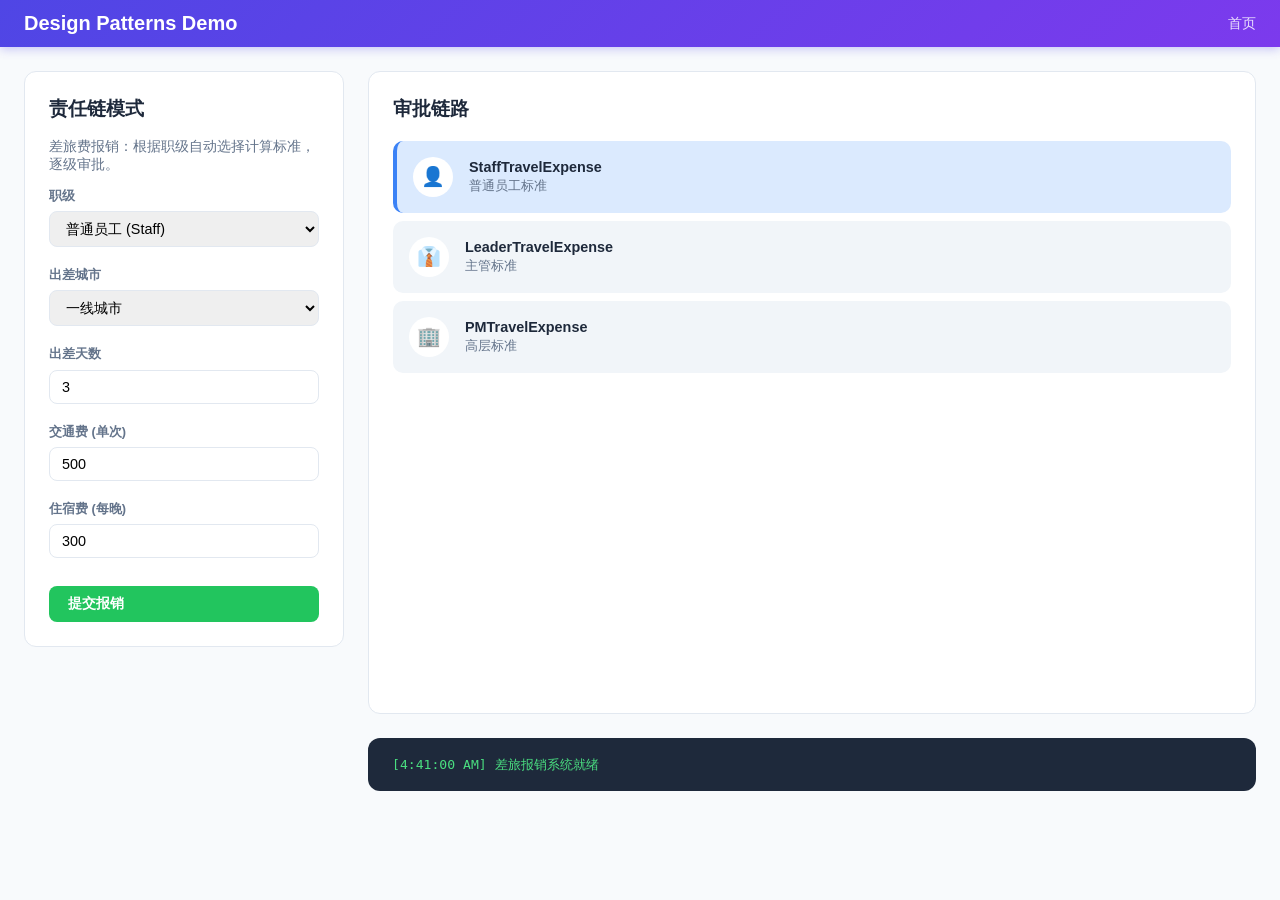
==== docs/chain.html @ 04623e18 "Add interactive design patterns visualization website - 11 patterns with demos for GitHub Pages" ====
<!DOCTYPE html>
<html lang="zh-CN">
<head>
<meta charset="UTF-8">
<meta name="viewport" content="width=device-width, initial-scale=1.0">
<title>责任链模式 - 差旅费报销</title>
<link rel="stylesheet" href="css/style.css">
</head>
<body>
<nav class="navbar" style="display:flex;align-items:center;justify-content:space-between;">
  <a href="index.html" class="brand">Design Patterns Demo</a>
  <div class="nav-links"><a href="index.html">首页</a></div>
</nav>

<div class="page-container">
  <div class="control-panel">
    <h2 style="margin-top:0;font-size:1.2rem;">责任链模式</h2>
    <p style="font-size:0.85rem;color:var(--text-muted);">差旅费报销：根据职级自动选择计算标准，逐级审批。</p>

    <div class="control-group">
      <label>职级</label>
      <select id="post" onchange="updateForm()">
        <option value="普通员工">普通员工 (Staff)</option>
        <option value="主管">主管 (Leader)</option>
        <option value="高层">高层 (PM)</option>
      </select>
    </div>
    <div class="control-group">
      <label>出差城市</label>
      <select id="city">
        <option value="一线城市">一线城市</option>
        <option value="二线城市">二线城市</option>
        <option value="三线城市">三线城市</option>
        <option value="四线城市">四线城市</option>
      </select>
    </div>
    <div class="control-group">
      <label>出差天数</label>
      <input type="number" id="days" value="3" min="1" max="30">
    </div>
    <div class="control-group">
      <label>交通费 (单次)</label>
      <input type="number" id="transport" value="500" min="0" step="50">
    </div>
    <div class="control-group">
      <label>住宿费 (每晚)</label>
      <input type="number" id="hotel" value="300" min="0" step="50">
    </div>
    <button class="btn btn-success" onclick="submitExpense()" style="width:100%;margin-top:0.5rem;">提交报销</button>
  </div>

  <div class="viz-area">
    <div class="viz-main">
      <h3 style="margin-top:0;">审批链路</h3>
      <div id="chainSteps">
        <div class="chain-step" id="step-staff">
          <div class="step-icon">👤</div>
          <div class="step-info"><h4>StaffTravelExpense</h4><p>普通员工标准</p></div>
        </div>
        <div class="chain-step" id="step-leader">
          <div class="step-icon">👔</div>
          <div class="step-info"><h4>LeaderTravelExpense</h4><p>主管标准</p></div>
        </div>
        <div class="chain-step" id="step-pm">
          <div class="step-icon">🏢</div>
          <div class="step-info"><h4>PMTravelExpense</h4><p>高层标准</p></div>
        </div>
      </div>
      <div id="resultArea" style="margin-top:1.5rem;display:none;">
        <h4 style="font-size:0.95rem;">计算结果</h4>
        <div id="resultDetail"></div>
      </div>
    </div>
    <div class="log-panel" id="logPanel"></div>
  </div>
</div>

<script src="js/common.js"></script>
<script>
const standards = {
  '普通员工': { '一线城市':270, '二线城市':230, '三线城市':200, '四线城市':150, returnPct:0.5, allowancePct:0.7 },
  '主管': { '一线城市':350, '二线城市':300, '三线城市':250, '四线城市':150, returnPct:0.4, allowancePct:0.5 },
  '高层': { '一线城市':700, '二线城市':600, '三线城市':500, '四线城市':400, returnPct:0.2, allowancePct:0.3 }
};
const dailyAllowance = { '一线城市':90, '二线城市':70, '三线城市':60, '四线城市':60 };

function updateForm() {
  document.querySelectorAll('.chain-step').forEach(s => s.className = 'chain-step');
  const post = document.getElementById('post').value;
  const stepMap = { '普通员工':'step-staff', '主管':'step-leader', '高层':'step-pm' };
  document.getElementById(stepMap[post]).classList.add('processing');
}

async function submitExpense() {
  clearLog();
  const post = document.getElementById('post').value;
  const city = document.getElementById('city').value;
  const days = parseInt(document.getElementById('days').value);
  const transport = parseFloat(document.getElementById('transport').value);
  const hotel = parseFloat(document.getElementById('hotel').value);
  const std = standards[post];

  document.querySelectorAll('.chain-step').forEach(s => s.className = 'chain-step');
  const resultArea = document.getElementById('resultArea');
  resultArea.style.display = 'none';

  log(`TravelExpense.getInstance("${post}")`, 'highlight');
  log(`  → 创建 ${post}TravelExpense 实例`);

  const chain = ['step-staff', 'step-leader', 'step-pm'];
  const postMap = { '普通员工':'step-staff', '主管':'step-leader', '高层':'step-pm' };
  const postOrder = ['step-staff', 'step-leader', 'step-pm'];
  const targetIdx = postOrder.indexOf(postMap[post]);

  for (let i = 0; i <= targetIdx; i++) {
    document.getElementById(chain[i]).classList.add('processing');
    log(`  → 传递到 ${chain[i].replace('step-','')}...`, 'highlight');
    await new Promise(r => setTimeout(r, 600));
    document.getElementById(chain[i]).classList.remove('processing');
    document.getElementById(chain[i]).classList.add(i === targetIdx ? 'approved' : '');
  }

  log(`  → ${post} 审批通过，开始计算费用`, 'success');

  const hotelStd = std[city];
  const dailyAllow = dailyAllowance[city];
  const transportCost = transport;
  const dailyTotal = dailyAllow * days;
  const hotelCost = hotel * days;
  const diffPerDay = hotel - hotelStd;
  let hotelDiff = 0;
  if (diffPerDay > 0) {
    hotelDiff = -(diffPerDay * std.returnPct * days);
    log(`  → 住宿超标: 每晚超 ¥${diffPerDay}，自付 ${(std.returnPct*100)}%`);
  } else if (diffPerDay < 0) {
    hotelDiff = (-diffPerDay) * std.allowancePct * days;
    log(`  → 住宿节省: 每晚省 ¥${-diffPerDay}，补贴 ${(std.allowancePct*100)}%`);
  } else {
    log(`  → 住宿恰好达标`);
  }

  const total = transportCost + dailyTotal + hotelCost + hotelDiff;

  resultArea.style.display = 'block';
  document.getElementById('resultDetail').innerHTML = `
    <div class="status-card">
      <div class="detail">交通费: ¥${fmt(transportCost)}</div>
      <div class="detail">日补贴: ¥${dailyAllow} × ${days}天 = ¥${fmt(dailyTotal)}</div>
      <div class="detail">住宿费: ¥${hotel} × ${days}晚 = ¥${fmt(hotelCost)}</div>
      <div class="detail">住宿差额: ¥${fmt(hotelDiff)} (标准¥${hotelStd}/晚)</div>
      <div style="margin-top:0.5rem;padding-top:0.5rem;border-top:1px solid var(--border);font-weight:700;color:var(--primary);font-size:1.1rem;">
        报销总额: ¥${fmt(total)}
      </div>
    </div>`;
  log(`  → compute() = ¥${fmt(total)}`, 'success');
}

updateForm();
log('差旅报销系统就绪', 'success');
</script>
</body>
</html>
---- docs/css/style.css ----
:root {
  --primary: #4f46e5;
  --primary-light: #818cf8;
  --bg: #f8fafc;
  --card-bg: #ffffff;
  --text: #1e293b;
  --text-muted: #64748b;
  --border: #e2e8f0;
  --success: #22c55e;
  --warning: #f59e0b;
  --danger: #ef4444;
  --info: #3b82f6;
}

* { box-sizing: border-box; }

body {
  font-family: -apple-system, BlinkMacSystemFont, 'Segoe UI', Roboto, sans-serif;
  background: var(--bg);
  color: var(--text);
  margin: 0;
}

/* Navbar */
.navbar {
  background: linear-gradient(135deg, var(--primary), #7c3aed);
  padding: 0.75rem 1.5rem;
  box-shadow: 0 2px 10px rgba(79,70,229,0.3);
}
.navbar .brand {
  color: white;
  font-size: 1.25rem;
  font-weight: 700;
  text-decoration: none;
}
.navbar .nav-links a {
  color: rgba(255,255,255,0.85);
  text-decoration: none;
  margin-left: 1.5rem;
  font-size: 0.9rem;
  transition: color 0.2s;
}
.navbar .nav-links a:hover { color: white; }

/* Layout */
.page-container {
  display: grid;
  grid-template-columns: 320px 1fr;
  gap: 1.5rem;
  max-width: 1400px;
  margin: 1.5rem auto;
  padding: 0 1.5rem;
  min-height: calc(100vh - 180px);
}
.control-panel {
  background: var(--card-bg);
  border-radius: 12px;
  padding: 1.5rem;
  border: 1px solid var(--border);
  height: fit-content;
  position: sticky;
  top: 1.5rem;
}
.viz-area {
  display: flex;
  flex-direction: column;
  gap: 1.5rem;
}
.viz-main {
  background: var(--card-bg);
  border-radius: 12px;
  padding: 1.5rem;
  border: 1px solid var(--border);
  flex: 1;
}
.log-panel {
  background: #1e293b;
  color: #94a3b8;
  border-radius: 12px;
  padding: 1rem 1.5rem;
  font-family: 'Cascadia Code', 'Fira Code', monospace;
  font-size: 0.82rem;
  max-height: 200px;
  overflow-y: auto;
  line-height: 1.6;
}
.log-panel .log-entry { margin: 0; }
.log-panel .log-entry.highlight { color: #38bdf8; }
.log-panel .log-entry.success { color: #4ade80; }
.log-panel .log-entry.warning { color: #fbbf24; }

/* Cards */
.card-grid {
  display: grid;
  grid-template-columns: repeat(auto-fill, minmax(280px, 1fr));
  gap: 1.25rem;
}
.pattern-card {
  background: var(--card-bg);
  border-radius: 12px;
  padding: 1.5rem;
  border: 1px solid var(--border);
  transition: all 0.3s;
  cursor: pointer;
  text-decoration: none;
  color: inherit;
  display: block;
}
.pattern-card:hover {
  transform: translateY(-4px);
  box-shadow: 0 12px 24px rgba(0,0,0,0.08);
  border-color: var(--primary-light);
}
.pattern-card .card-icon {
  width: 48px;
  height: 48px;
  border-radius: 12px;
  display: flex;
  align-items: center;
  justify-content: center;
  font-size: 1.5rem;
  margin-bottom: 1rem;
}
.pattern-card h3 { margin: 0 0 0.5rem; font-size: 1.1rem; }
.pattern-card p { margin: 0; color: var(--text-muted); font-size: 0.85rem; line-height: 1.5; }
.pattern-card .badge {
  display: inline-block;
  padding: 0.2rem 0.6rem;
  border-radius: 99px;
  font-size: 0.7rem;
  font-weight: 600;
  margin-top: 0.75rem;
}
.badge-creational { background: #dbeafe; color: #1d4ed8; }
.badge-structural { background: #dcfce7; color: #15803d; }
.badge-behavioral { background: #fef3c7; color: #b45309; }

/* Section headers */
.section-title {
  font-size: 0.8rem;
  font-weight: 700;
  text-transform: uppercase;
  letter-spacing: 0.1em;
  color: var(--text-muted);
  margin: 2rem 0 1rem;
  padding-bottom: 0.5rem;
  border-bottom: 2px solid var(--border);
}
.section-title:first-child { margin-top: 0; }

/* Control panel elements */
.control-group { margin-bottom: 1.25rem; }
.control-group label {
  display: block;
  font-size: 0.8rem;
  font-weight: 600;
  color: var(--text-muted);
  margin-bottom: 0.4rem;
}
.control-group select,
.control-group input[type="text"],
.control-group input[type="number"] {
  width: 100%;
  padding: 0.5rem 0.75rem;
  border: 1px solid var(--border);
  border-radius: 8px;
  font-size: 0.9rem;
  outline: none;
  transition: border-color 0.2s;
}
.control-group select:focus,
.control-group input:focus { border-color: var(--primary); }
.control-group input[type="range"] { width: 100%; }

/* Buttons */
.btn {
  padding: 0.55rem 1.2rem;
  border-radius: 8px;
  border: none;
  font-size: 0.85rem;
  font-weight: 600;
  cursor: pointer;
  transition: all 0.2s;
  display: inline-flex;
  align-items: center;
  gap: 0.4rem;
}
.btn-primary { background: var(--primary); color: white; }
.btn-primary:hover { background: #4338ca; }
.btn-success { background: var(--success); color: white; }
.btn-success:hover { background: #16a34a; }
.btn-warning { background: var(--warning); color: white; }
.btn-danger { background: var(--danger); color: white; }
.btn-danger:hover { background: #dc2626; }
.btn-outline {
  background: transparent;
  border: 1.5px solid var(--border);
  color: var(--text);
}
.btn-outline:hover { border-color: var(--primary); color: var(--primary); }
.btn:disabled { opacity: 0.5; cursor: not-allowed; }
.btn-group { display: flex; gap: 0.5rem; flex-wrap: wrap; }

/* Status displays */
.status-card {
  background: #f1f5f9;
  border-radius: 10px;
  padding: 1rem 1.25rem;
  margin-bottom: 0.75rem;
}
.status-card h4 { margin: 0 0 0.5rem; font-size: 0.9rem; }
.status-card .value {
  font-size: 1.5rem;
  font-weight: 700;
  color: var(--primary);
}
.status-card .detail {
  font-size: 0.8rem;
  color: var(--text-muted);
  margin-top: 0.25rem;
}

/* Device status */
.device {
  display: flex;
  align-items: center;
  gap: 1rem;
  padding: 0.75rem 1rem;
  background: #f1f5f9;
  border-radius: 10px;
  margin-bottom: 0.5rem;
  transition: all 0.3s;
}
.device.active { background: #dcfce7; }
.device .dot {
  width: 12px;
  height: 12px;
  border-radius: 50%;
  background: #cbd5e1;
  transition: all 0.3s;
}
.device.active .dot { background: var(--success); box-shadow: 0 0 8px rgba(34,197,94,0.5); }
.device .name { font-weight: 600; font-size: 0.9rem; }
.device .state { font-size: 0.8rem; color: var(--text-muted); margin-left: auto; }

/* Stack visualization */
.stack-container {
  display: flex;
  flex-direction: column-reverse;
  gap: 0.25rem;
  max-height: 200px;
  overflow-y: auto;
}
.stack-item {
  padding: 0.5rem 1rem;
  background: #e0e7ff;
  border-radius: 6px;
  font-size: 0.8rem;
  font-weight: 500;
  text-align: center;
  animation: slideIn 0.3s ease;
}
@keyframes slideIn {
  from { opacity: 0; transform: translateX(-20px); }
  to { opacity: 1; transform: translateX(0); }
}

/* Traffic light */
.traffic-light {
  width: 80px;
  background: #1e293b;
  border-radius: 40px;
  padding: 15px;
  display: flex;
  flex-direction: column;
  align-items: center;
  gap: 10px;
}
.light {
  width: 50px;
  height: 50px;
  border-radius: 50%;
  background: #334155;
  transition: all 0.5s;
}
.light.red.active { background: #ef4444; box-shadow: 0 0 20px #ef4444; }
.light.yellow.active { background: #eab308; box-shadow: 0 0 20px #eab308; }
.light.green.active { background: #22c55e; box-shadow: 0 0 20px #22c55e; }

/* Tree view */
.tree { list-style: none; padding-left: 0; }
.tree ul { list-style: none; padding-left: 1.5rem; border-left: 2px solid var(--border); margin: 0.25rem 0; }
.tree li { padding: 0.3rem 0; position: relative; }
.tree li::before {
  content: '';
  position: absolute;
  left: -1.5rem;
  top: 50%;
  width: 1rem;
  height: 2px;
  background: var(--border);
}
.tree .node-label {
  padding: 0.2rem 0.6rem;
  border-radius: 6px;
  font-size: 0.85rem;
  transition: all 0.3s;
  cursor: default;
}
.tree .node-label.highlighted { background: #dbeafe; color: var(--primary); font-weight: 600; }
.tree .node-label.folder { font-weight: 600; }

/* Tabs */
.tabs {
  display: flex;
  gap: 0;
  border-bottom: 2px solid var(--border);
  margin-bottom: 1.5rem;
}
.tab-btn {
  padding: 0.6rem 1.5rem;
  border: none;
  background: none;
  font-size: 0.9rem;
  font-weight: 600;
  color: var(--text-muted);
  cursor: pointer;
  border-bottom: 2px solid transparent;
  margin-bottom: -2px;
  transition: all 0.2s;
}
.tab-btn.active { color: var(--primary); border-bottom-color: var(--primary); }
.tab-content { display: none; }
.tab-content.active { display: block; }

/* Approval chain */
.chain-step {
  display: flex;
  align-items: center;
  gap: 1rem;
  padding: 1rem;
  margin-bottom: 0.5rem;
  border-radius: 10px;
  background: #f1f5f9;
  transition: all 0.5s;
}
.chain-step.processing { background: #dbeafe; border-left: 4px solid var(--info); }
.chain-step.approved { background: #dcfce7; border-left: 4px solid var(--success); }
.chain-step.rejected { background: #fee2e2; border-left: 4px solid var(--danger); }
.chain-step .step-icon {
  width: 40px;
  height: 40px;
  border-radius: 50%;
  display: flex;
  align-items: center;
  justify-content: center;
  font-size: 1.2rem;
  background: white;
}
.chain-step .step-info h4 { margin: 0; font-size: 0.9rem; }
.chain-step .step-info p { margin: 0.2rem 0 0; font-size: 0.8rem; color: var(--text-muted); }

/* Responsive */
@media (max-width: 768px) {
  .page-container { grid-template-columns: 1fr; }
  .control-panel { position: static; }
  .card-grid { grid-template-columns: 1fr; }
}
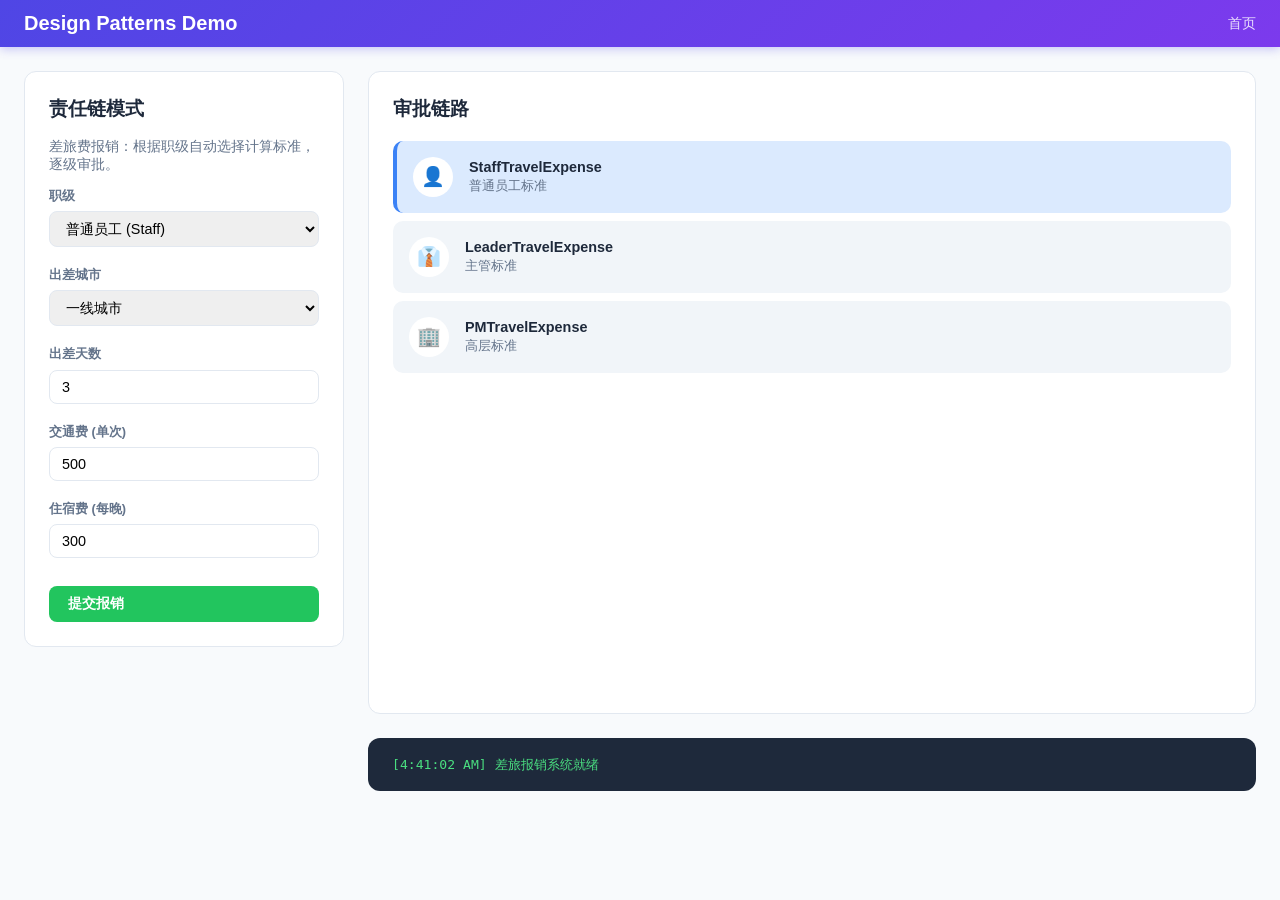
==== commit 3ba565ec: "Fix chain.html: show passed/handled states; improve adapter.html button layout; push singleton impro" ====
--- a/docs/chain.html
+++ b/docs/chain.html
@@ -112,12 +112,22 @@
   const postOrder = ['step-staff', 'step-leader', 'step-pm'];
   const targetIdx = postOrder.indexOf(postMap[post]);
 
+  const stepLabels = { 'step-staff':'普通员工', 'step-leader':'主管', 'step-pm':'高层' };
   for (let i = 0; i <= targetIdx; i++) {
-    document.getElementById(chain[i]).classList.add('processing');
-    log(`  → 传递到 ${chain[i].replace('step-','')}...`, 'highlight');
-    await new Promise(r => setTimeout(r, 600));
-    document.getElementById(chain[i]).classList.remove('processing');
-    document.getElementById(chain[i]).classList.add(i === targetIdx ? 'approved' : '');
+    const stepEl = document.getElementById(chain[i]);
+    stepEl.classList.add('processing');
+    if (i < targetIdx) {
+      log(`  → ${stepLabels[chain[i]]} 标准不匹配，向上传递...`, 'warning');
+    } else {
+      log(`  → ${stepLabels[chain[i]]} 标准匹配，由此处理`, 'highlight');
+    }
+    await new Promise(r => setTimeout(r, 700));
+    stepEl.classList.remove('processing');
+    if (i < targetIdx) {
+      stepEl.classList.add('rejected');
+    } else {
+      stepEl.classList.add('approved');
+    }
   }
 
   log(`  → ${post} 审批通过，开始计算费用`, 'success');
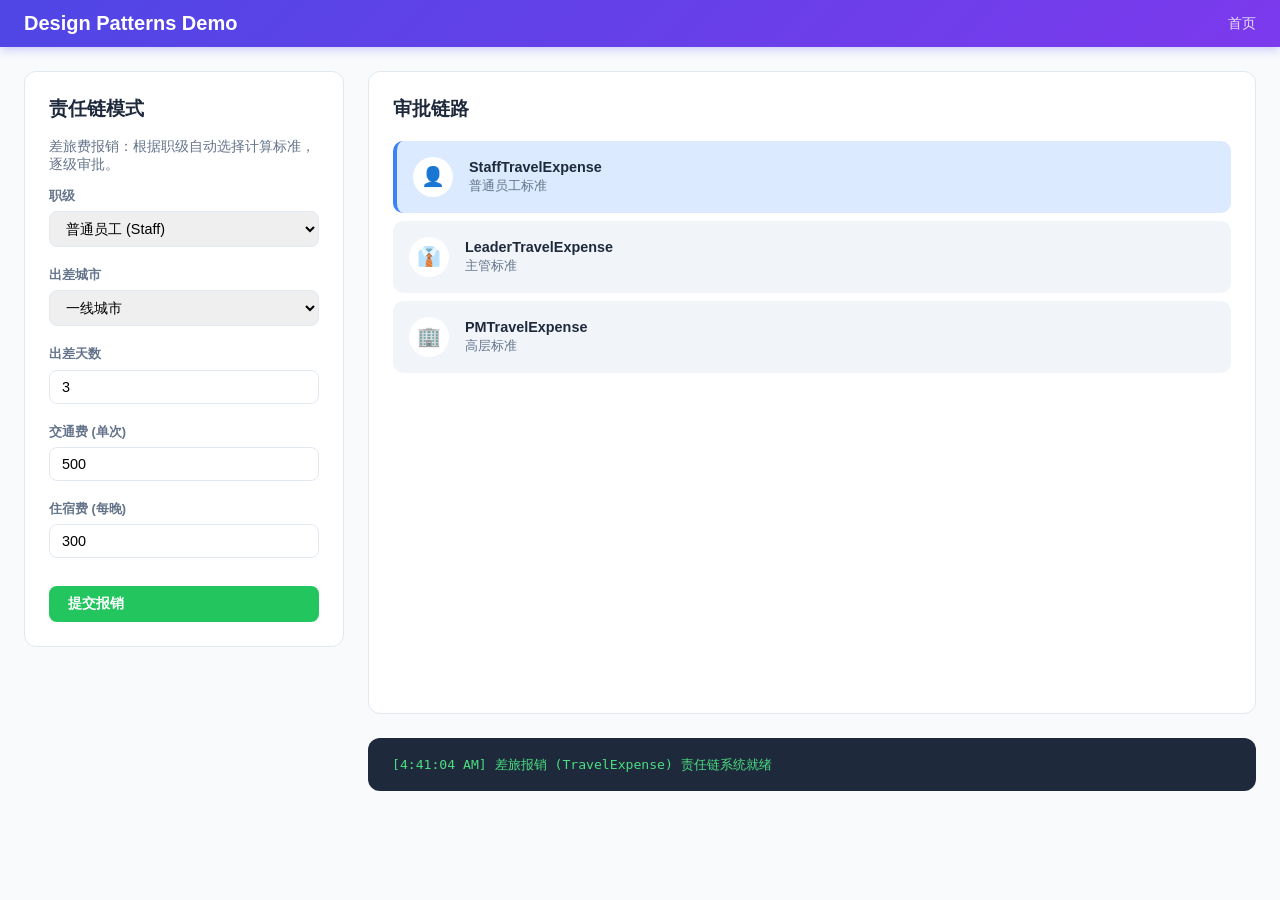
==== commit ab754888: "Localize UI labels and logs to Chinese while keeping design pattern terminology in English" ====
--- a/docs/chain.html
+++ b/docs/chain.html
@@ -104,8 +104,8 @@
   const resultArea = document.getElementById('resultArea');
   resultArea.style.display = 'none';
 
-  log(`TravelExpense.getInstance("${post}")`, 'highlight');
-  log(`  → 创建 ${post}TravelExpense 实例`);
+  log('TravelExpense.getInstance("' + post + '")', 'highlight');
+  log('  → 创建 ' + post + 'TravelExpense 处理器实例');
 
   const chain = ['step-staff', 'step-leader', 'step-pm'];
   const postMap = { '普通员工':'step-staff', '主管':'step-leader', '高层':'step-pm' };
@@ -166,7 +166,7 @@
 }
 
 updateForm();
-log('差旅报销系统就绪', 'success');
+log('差旅报销 (TravelExpense) 责任链系统就绪', 'success');
 </script>
 </body>
 </html>
